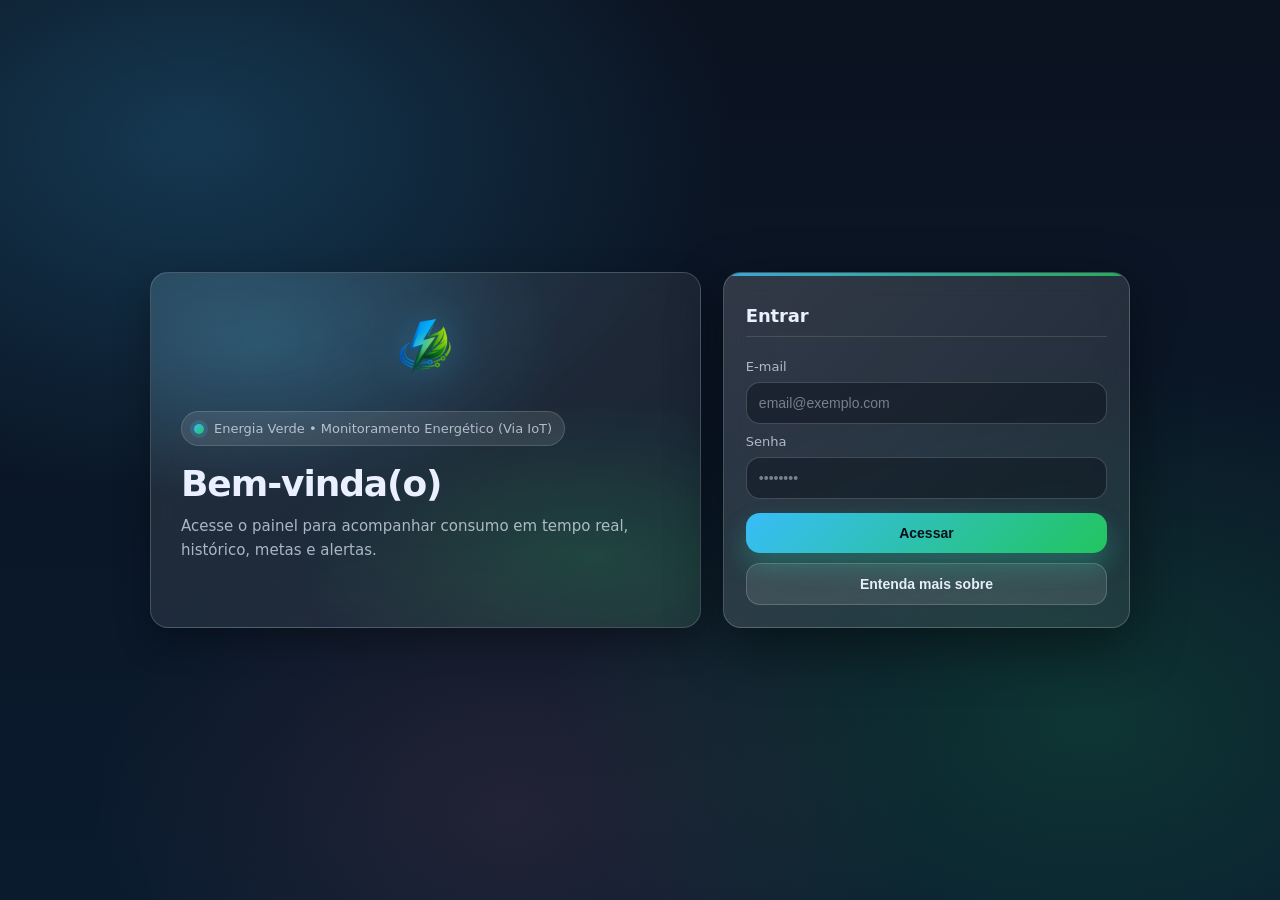
==== Energia Verde IOT/index.html @ a4b5d0dd "Rename login.html to index.html" ====
<!doctype html>
<html lang="pt-BR">
<head>
  <meta charset="utf-8" />
  <meta name="viewport" content="width=device-width, initial-scale=1" />
  <link rel="icon" type="image/png" sizes="32x32" href="EnergiaVerdeLogo.png">
  <title>Energia Verde • Login</title>

  <link rel="stylesheet" href="login.css" />
</head>

<body>
  <main class="wrap">
    <section class="brand">
        <div class="logo-container">
            <img src="EnergiaVerdeLogo.png" alt="Energia Verde Logo" class="logo-img">
        </div>
      <div class="badge">
        <span class="dot"></span>
        Energia Verde • Monitoramento Energético (Via IoT)
      </div>

      <h1>Bem-vinda(o)</h1>

      <p>
        Acesse o painel para acompanhar consumo em tempo real,
        histórico, metas e alertas.
      </p>

    </section>

    <section class="card">
      <h2>Entrar</h2>

      <div id="errorBox" class="error"></div>

      <form id="loginForm">
        <div class="field">
          <label for="email">E-mail</label>
          <input id="email" type="email" placeholder="email@exemplo.com" />
        </div>

        <div class="field">
          <label for="password">Senha</label>
          <input id="password" type="password" placeholder="••••••••" />
        </div>
        </div>

        <div class="actions">
          <button class="btn-primary" type="submit">
            Acessar
          </button>

          <button class="btn-ghost" type="button" id="btnSobre">
            Entenda mais sobre
          </button>
        </div>
      </form>
    </section>
  </main>

  <script src="login.js"></script>
</body>
</html>
---- Energia Verde IOT/login.css ----
/* css/login.css (refinado) */
:root{
  /* Base */
  --bg-1: #0b1220;
  --bg-2: #0a1b2e;

  --card: rgba(255,255,255,0.10);
  --card-strong: rgba(255,255,255,0.14);
  --border: rgba(255,255,255,0.16);

  --text: #eaf0ff;
  --muted: rgba(234,240,255,0.70);

  --accent: #38bdf8;   /* azul */
  --accent-2: #22c55e; /* verde */
  --danger: #fb7185;

  --shadow: 0 18px 55px rgba(0,0,0,.45);
  --shadow-soft: 0 14px 35px rgba(0,0,0,.32);
  --radius: 18px;

  --focus: 0 0 0 4px rgba(56,189,248,.22);

  font-family: ui-sans-serif, system-ui, -apple-system, Segoe UI, Roboto, Helvetica, Arial;
}

*{ box-sizing: border-box; }

body{
  margin: 0;
  min-height: 100vh;
  color: var(--text);

  background:
    radial-gradient(900px 600px at 15% 15%, rgba(56,189,248,.22), transparent 60%),
    radial-gradient(900px 600px at 85% 80%, rgba(34,197,94,.16), transparent 60%),
    radial-gradient(700px 500px at 40% 90%, rgba(251,113,133,.10), transparent 60%),
    linear-gradient(180deg, var(--bg-1), var(--bg-2));

  display: grid;
  place-items: center;
  padding: 26px;
}

/* Uma textura sutil (profissional) */
body::before{
  content:"";
  position: fixed;
  inset: 0;
  pointer-events: none;
  background:
    radial-gradient(1px 1px at 20% 30%, rgba(255,255,255,.08), transparent 50%),
    radial-gradient(1px 1px at 70% 60%, rgba(255,255,255,.07), transparent 50%),
    radial-gradient(1px 1px at 40% 80%, rgba(255,255,255,.06), transparent 50%);
  opacity: .55;
}

.wrap{
  width: min(980px, 100%);
  display: grid;
  grid-template-columns: 1.15fr 0.85fr;
  gap: 22px;
  align-items: stretch;
  position: relative;
}

/* Painel esquerdo */
.brand{
  padding: 30px;
  border-radius: var(--radius);

  background:
    linear-gradient(135deg, rgba(255,255,255,0.10), rgba(255,255,255,0.06)),
    radial-gradient(500px 260px at 20% 20%, rgba(56,189,248,.22), transparent 60%),
    radial-gradient(500px 260px at 80% 80%, rgba(34,197,94,.18), transparent 60%);

  border: 1px solid var(--border);
  box-shadow: var(--shadow-soft);
  backdrop-filter: blur(12px);
  position: relative;
  overflow: hidden;
  transform: translateZ(0);
}

/* “Borda premium” (highlight sutil) */
.brand::before{
  content:"";
  position: absolute;
  inset: -1px;
  border-radius: inherit;
  padding: 1px;
  background: linear-gradient(135deg, rgba(56,189,248,.38), rgba(34,197,94,.26), rgba(255,255,255,.12));
  -webkit-mask:
    linear-gradient(#000 0 0) content-box,
    linear-gradient(#000 0 0);
  -webkit-mask-composite: xor;
  mask-composite: exclude;
  opacity: .55;
  pointer-events: none;
}

.badge{
  display: inline-flex;
  align-items: center;
  gap: 10px;
  padding: 9px 12px;
  border-radius: 999px;

  background: rgba(255,255,255,0.10);
  border: 1px solid rgba(255,255,255,0.14);

  font-size: 13px;
  color: var(--muted);
}

.dot{
  width: 10px;
  height: 10px;
  border-radius: 50%;
  background: linear-gradient(135deg, var(--accent), var(--accent-2));
  box-shadow: 0 0 0 4px rgba(56,189,248,.18);
}

.brand h1{
  margin: 18px 0 10px;
  font-size: 36px;
  line-height: 1.1;
  letter-spacing: -0.03em;
}

.brand p{
  margin: 0;
  color: var(--muted);
  line-height: 1.65;
  max-width: 55ch;
  font-size: 15px;
}

.brand ul{
  margin: 16px 0 0;
  padding-left: 18px;
  color: var(--muted);
  line-height: 1.8;
  font-size: 14px;
}

/* Card login */
.card{
  padding: 22px;
  border-radius: var(--radius);

  background: linear-gradient(135deg, rgba(255,255,255,0.16), rgba(255,255,255,0.08));
  border: 1px solid rgba(255,255,255,0.18);

  box-shadow: var(--shadow);
  backdrop-filter: blur(14px);

  display: grid;
  align-content: start;
  gap: 12px;

  position: relative;
  overflow: hidden;
  transform: translateZ(0);
}

/* Destaque sutil no topo do card */
.card::before{
  content:"";
  position: absolute;
  left: 0;
  right: 0;
  top: 0;
  height: 3px;
  background: linear-gradient(90deg, var(--accent), var(--accent-2));
  opacity: .85;
}

/* hover elegante no card (fica “SaaS”) */
.card:hover{
  box-shadow: 0 22px 65px rgba(0,0,0,.52);
}

.card h2{
  margin: 10px 0 0;
  font-size: 18px;
  letter-spacing: -0.01em;
}

/* divisória discreta */
.card h2::after{
  content:"";
  display:block;
  margin-top: 10px;
  height: 1px;
  background: rgba(255,255,255,0.12);
}

.muted{
  margin: 0;
  color: var(--muted);
  font-size: 14px;
}

.field{
  display: grid;
  gap: 8px;
  margin-top: 10px;
}

label{
  font-size: 13px;
  color: var(--muted);
}

input, select{
  width: 100%;
  padding: 12px 12px;
  border-radius: 14px;

  border: 1px solid rgba(255,255,255,0.18);
  background: rgba(8, 14, 25, 0.45);
  color: var(--text);

  outline: none;
  font-size: 14px;

  transition: border-color .2s ease, box-shadow .2s ease, transform .06s ease, background .2s ease;
}

input::placeholder{ color: rgba(234,240,255,0.45); }

input:focus, select:focus{
  border-color: rgba(56,189,248,.55);
  box-shadow: var(--focus);
  background: rgba(8, 14, 25, 0.58);
}

/* hover suave nos inputs (profissional) */
input:hover, select:hover{
  border-color: rgba(255,255,255,0.26);
}

/* melhorar dropdown visual */
select{
  appearance: none;
  background-image:
    linear-gradient(45deg, transparent 50%, rgba(234,240,255,0.75) 50%),
    linear-gradient(135deg, rgba(234,240,255,0.75) 50%, transparent 50%);
  background-position:
    calc(100% - 18px) 52%,
    calc(100% - 13px) 52%;
  background-size: 6px 6px, 6px 6px;
  background-repeat: no-repeat;
  padding-right: 36px;
}

.row{
  display: grid;
  grid-template-columns: 1fr 1fr;
  gap: 10px;
}

.actions{
  display: grid;
  gap: 10px;
  margin-top: 14px;
}

button{
  border: 0;
  border-radius: 14px;
  padding: 12px 14px;
  font-weight: 800;
  cursor: pointer;
  font-size: 14px;

  transition: transform .08s ease, filter .2s ease, box-shadow .2s ease, background .2s ease;
}

.btn-primary{
  color: #06101a;
  background: linear-gradient(135deg, var(--accent), var(--accent-2));
  box-shadow: 0 14px 28px rgba(34,197,94,.18), 0 12px 26px rgba(56,189,248,.18);
  position: relative;
  overflow: hidden;
}

/* brilho leve ao passar o mouse */
.btn-primary::after{
  content:"";
  position: absolute;
  top: -30%;
  left: -40%;
  width: 60%;
  height: 160%;
  background: linear-gradient(90deg, transparent, rgba(255,255,255,.28), transparent);
  transform: rotate(18deg);
  opacity: 0;
  transition: opacity .2s ease, transform .4s ease;
}

.btn-primary:hover{
  filter: brightness(1.03);
  box-shadow: 0 18px 34px rgba(34,197,94,.20), 0 16px 32px rgba(56,189,248,.20);
}

.btn-primary:hover::after{
  opacity: .9;
  transform: translateX(140%) rotate(18deg);
}

.btn-primary:active{ transform: translateY(1px); }

.btn-ghost{
  background: rgba(255,255,255,0.10);
  border: 1px solid rgba(255,255,255,0.18);
  color: var(--text);
}

.btn-ghost:hover{
  background: rgba(255,255,255,0.13);
  border-color: rgba(255,255,255,0.24);
}
.btn-ghost:active{ transform: translateY(1px); }

.error{
  display: none;
  padding: 10px 12px;
  border-radius: 14px;
  background: rgba(251,113,133,0.14);
  border: 1px solid rgba(251,113,133,0.25);
  color: #ffd1da;
  font-size: 13px;
  line-height: 1.4;
}

/* Melhor responsividade */
@media (max-width: 900px){
  .wrap{
    grid-template-columns: 1fr;
  }
  .brand{
    order: 2;
  }
  .brand h1{
    font-size: 30px;
  }
}

@media (max-width: 420px){
  .row{
    grid-template-columns: 1fr;
  }
}

/* Respeita acessibilidade (evita animações se a pessoa pediu) */
@media (prefers-reduced-motion: reduce){
  *{
    transition: none !important;
    animation: none !important;
  }
}

.logo-container{
  display: flex;
  justify-content: center;
  margin-bottom: 18px;
}

.logo-img{
  width: 90px;
  height: auto;
  filter: drop-shadow(0 0 18px rgba(56,189,248,.35));
  transition: transform .25s ease, filter .25s ease;
}

.logo-img:hover{
  transform: scale(1.05);
  filter: drop-shadow(0 0 24px rgba(34,197,94,.45));
}
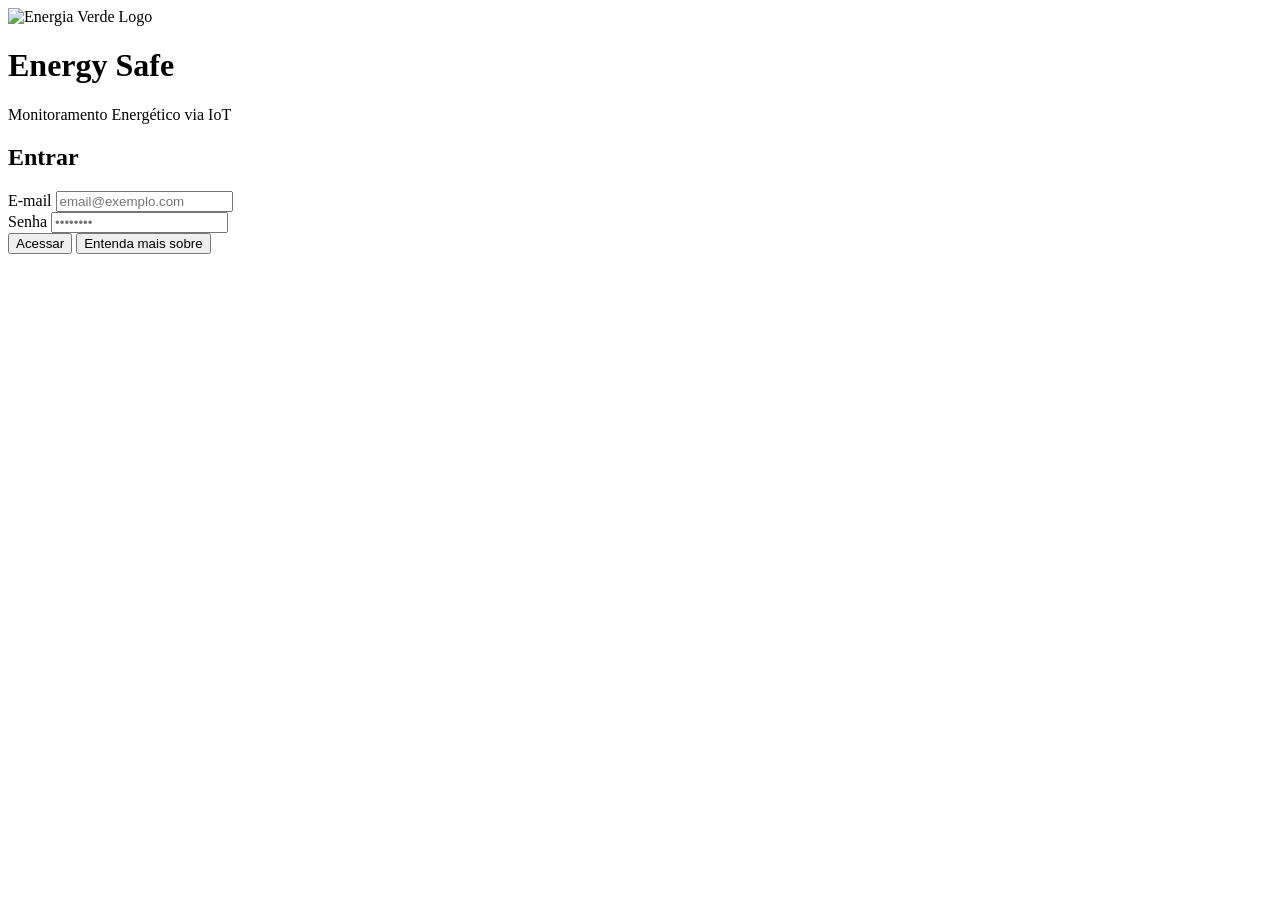
==== commit e99e59b1: "Refactor index.html with updated paths and layout Updated file paths and structure for the login pag" ====
--- a/Energia Verde IOT/index.html
+++ b/Energia Verde IOT/index.html
@@ -3,31 +3,19 @@
 <head>
   <meta charset="utf-8" />
   <meta name="viewport" content="width=device-width, initial-scale=1" />
-  <link rel="icon" type="image/png" sizes="32x32" href="EnergiaVerdeLogo.png">
+  <link rel="icon" type="image/png" sizes="32x32" href="Energia Verde IOT/EnergiaVerdeLogo.png">
   <title>Energia Verde • Login</title>
 
-  <link rel="stylesheet" href="login.css" />
+  <link rel="stylesheet" href="Energia Verde IOT/login.css" />
 </head>
 
 <body>
-  <main class="wrap">
-    <section class="brand">
-        <div class="logo-container">
-            <img src="EnergiaVerdeLogo.png" alt="Energia Verde Logo" class="logo-img">
-        </div>
-      <div class="badge">
-        <span class="dot"></span>
-        Energia Verde • Monitoramento Energético (Via IoT)
-      </div>
-
-      <h1>Bem-vinda(o)</h1>
-
-      <p>
-        Acesse o painel para acompanhar consumo em tempo real,
-        histórico, metas e alertas.
-      </p>
-
-    </section>
+  <main class="login-page">
+    <div class="logo-container">
+      <img src="Energia Verde IOT/EnergiaVerdeLogo.png" alt="Energia Verde Logo" class="logo-img">
+      <h1 class="logo-title">Energy Safe</h1>
+      <p class="logo-subtitle">Monitoramento Energético via IoT</p>
+    </div>
 
     <section class="card">
       <h2>Entrar</h2>
@@ -44,7 +32,6 @@
           <label for="password">Senha</label>
           <input id="password" type="password" placeholder="••••••••" />
         </div>
-        </div>
 
         <div class="actions">
           <button class="btn-primary" type="submit">
@@ -59,6 +46,6 @@
     </section>
   </main>
 
-  <script src="login.js"></script>
+  <script src="Energia Verde IOT/login.js"></script>
 </body>
 </html>
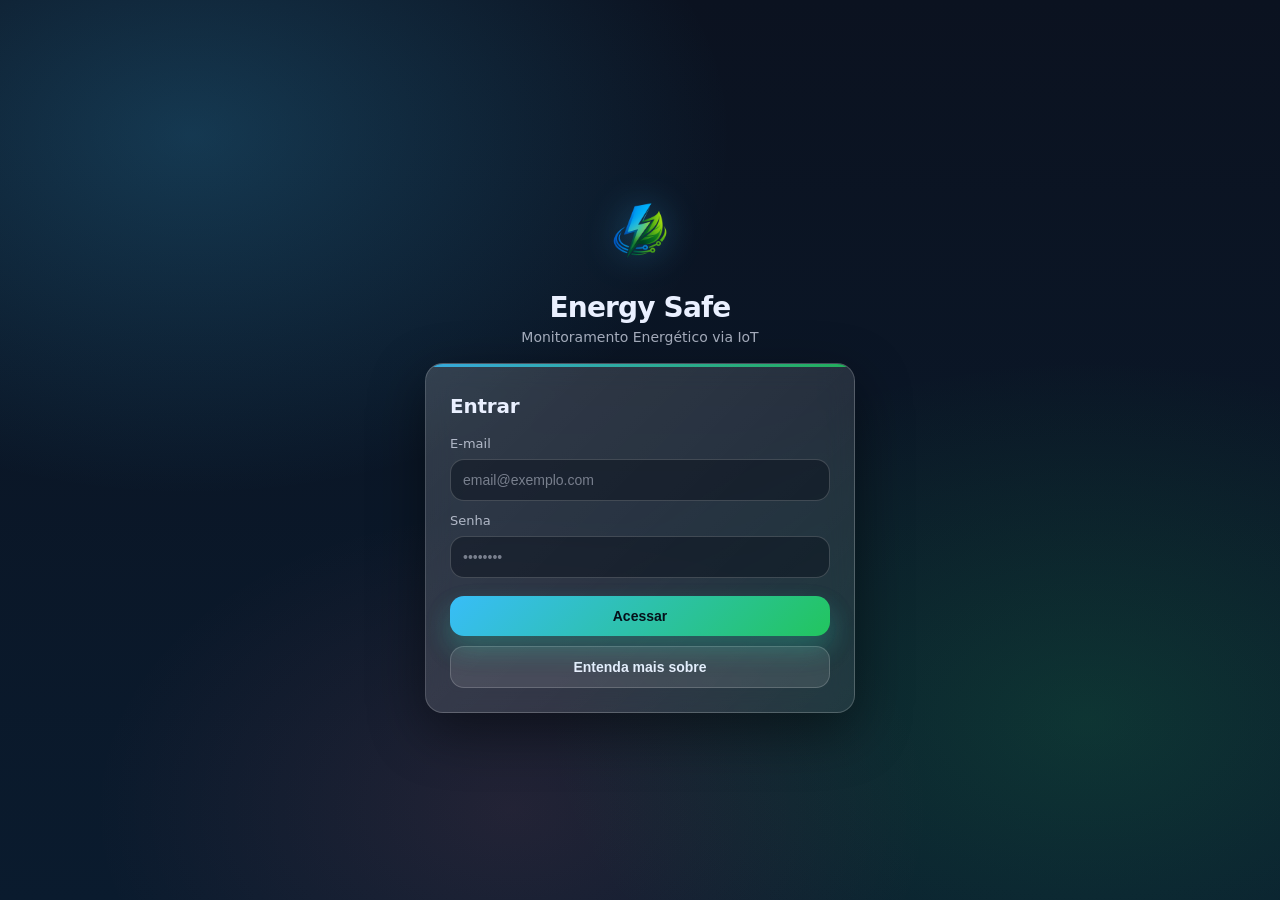
==== commit 9d9b591a: "Refactor index.html to simplify paths and structure" ====
--- a/Energia Verde IOT/index.html
+++ b/Energia Verde IOT/index.html
@@ -3,16 +3,16 @@
 <head>
   <meta charset="utf-8" />
   <meta name="viewport" content="width=device-width, initial-scale=1" />
-  <link rel="icon" type="image/png" sizes="32x32" href="Energia Verde IOT/EnergiaVerdeLogo.png">
+  <link rel="icon" type="image/png" sizes="32x32" href="EnergiaVerdeLogo.png">
   <title>Energia Verde • Login</title>
 
-  <link rel="stylesheet" href="Energia Verde IOT/login.css" />
+  <link rel="stylesheet" href="login.css" />
 </head>
 
 <body>
   <main class="login-page">
     <div class="logo-container">
-      <img src="Energia Verde IOT/EnergiaVerdeLogo.png" alt="Energia Verde Logo" class="logo-img">
+      <img src="EnergiaVerdeLogo.png" alt="Energia Verde Logo" class="logo-img">
       <h1 class="logo-title">Energy Safe</h1>
       <p class="logo-subtitle">Monitoramento Energético via IoT</p>
     </div>
@@ -46,6 +46,6 @@
     </section>
   </main>
 
-  <script src="Energia Verde IOT/login.js"></script>
+  <script src="login.js"></script>
 </body>
 </html>
--- a/Energia Verde IOT/login.css
+++ b/Energia Verde IOT/login.css
@@ -0,0 +1,256 @@
+:root{
+  --bg-1: #0b1220;
+  --bg-2: #0a1b2e;
+
+  --text: #eaf0ff;
+  --muted: rgba(234,240,255,0.70);
+
+  --accent: #38bdf8;
+  --accent-2: #22c55e;
+  --danger: #fb7185;
+
+  --shadow: 0 18px 55px rgba(0,0,0,.45);
+  --radius: 18px;
+  --focus: 0 0 0 4px rgba(56,189,248,.22);
+
+  font-family: ui-sans-serif, system-ui, -apple-system, Segoe UI, Roboto, Helvetica, Arial;
+}
+
+*{
+  box-sizing: border-box;
+}
+
+body{
+  margin: 0;
+  min-height: 100vh;
+  color: var(--text);
+  background:
+    radial-gradient(900px 600px at 15% 15%, rgba(56,189,248,.22), transparent 60%),
+    radial-gradient(900px 600px at 85% 80%, rgba(34,197,94,.16), transparent 60%),
+    radial-gradient(700px 500px at 40% 90%, rgba(251,113,133,.10), transparent 60%),
+    linear-gradient(180deg, var(--bg-1), var(--bg-2));
+  display: grid;
+  place-items: center;
+  padding: 24px;
+}
+
+/* textura sutil */
+body::before{
+  content:"";
+  position: fixed;
+  inset: 0;
+  pointer-events: none;
+  background:
+    radial-gradient(1px 1px at 20% 30%, rgba(255,255,255,.08), transparent 50%),
+    radial-gradient(1px 1px at 70% 60%, rgba(255,255,255,.07), transparent 50%),
+    radial-gradient(1px 1px at 40% 80%, rgba(255,255,255,.06), transparent 50%);
+  opacity: .55;
+}
+
+.login-page{
+  width: 100%;
+  max-width: 430px;
+  display: flex;
+  flex-direction: column;
+  align-items: center;
+  gap: 18px;
+}
+
+/* logo no topo */
+.logo-container{
+  display: flex;
+  flex-direction: column;
+  align-items: center;
+  text-align: center;
+}
+
+.logo-img{
+  width: 92px;
+  height: auto;
+  filter: drop-shadow(0 0 18px rgba(56,189,248,.35));
+  transition: transform .25s ease, filter .25s ease;
+}
+
+.logo-img:hover{
+  transform: scale(1.05);
+  filter: drop-shadow(0 0 24px rgba(34,197,94,.45));
+}
+
+.logo-title{
+  margin: 14px 0 6px;
+  font-size: 28px;
+  line-height: 1.1;
+  letter-spacing: -0.03em;
+}
+
+.logo-subtitle{
+  margin: 0;
+  color: var(--muted);
+  font-size: 14px;
+}
+
+/* card */
+.card{
+  width: 100%;
+  padding: 24px;
+  border-radius: var(--radius);
+  background: linear-gradient(135deg, rgba(255,255,255,0.16), rgba(255,255,255,0.08));
+  border: 1px solid rgba(255,255,255,0.18);
+  box-shadow: var(--shadow);
+  backdrop-filter: blur(14px);
+  position: relative;
+  overflow: hidden;
+}
+
+.card::before{
+  content:"";
+  position: absolute;
+  left: 0;
+  right: 0;
+  top: 0;
+  height: 3px;
+  background: linear-gradient(90deg, var(--accent), var(--accent-2));
+  opacity: .85;
+}
+
+.card h2{
+  margin: 6px 0 18px;
+  font-size: 20px;
+  letter-spacing: -0.01em;
+}
+
+.field{
+  display: grid;
+  gap: 8px;
+  margin-top: 12px;
+}
+
+label{
+  font-size: 13px;
+  color: var(--muted);
+}
+
+input{
+  width: 100%;
+  padding: 12px;
+  border-radius: 14px;
+  border: 1px solid rgba(255,255,255,0.18);
+  background: rgba(8, 14, 25, 0.45);
+  color: var(--text);
+  outline: none;
+  font-size: 14px;
+  transition: border-color .2s ease, box-shadow .2s ease, background .2s ease;
+}
+
+input::placeholder{
+  color: rgba(234,240,255,0.45);
+}
+
+input:focus{
+  border-color: rgba(56,189,248,.55);
+  box-shadow: var(--focus);
+  background: rgba(8, 14, 25, 0.58);
+}
+
+input:hover{
+  border-color: rgba(255,255,255,0.26);
+}
+
+.actions{
+  display: grid;
+  gap: 10px;
+  margin-top: 18px;
+}
+
+button{
+  border: 0;
+  border-radius: 14px;
+  padding: 12px 14px;
+  font-weight: 800;
+  cursor: pointer;
+  font-size: 14px;
+  transition: transform .08s ease, filter .2s ease, box-shadow .2s ease, background .2s ease;
+}
+
+.btn-primary{
+  color: #06101a;
+  background: linear-gradient(135deg, var(--accent), var(--accent-2));
+  box-shadow: 0 14px 28px rgba(34,197,94,.18), 0 12px 26px rgba(56,189,248,.18);
+  position: relative;
+  overflow: hidden;
+}
+
+.btn-primary::after{
+  content:"";
+  position: absolute;
+  top: -30%;
+  left: -40%;
+  width: 60%;
+  height: 160%;
+  background: linear-gradient(90deg, transparent, rgba(255,255,255,.28), transparent);
+  transform: rotate(18deg);
+  opacity: 0;
+  transition: opacity .2s ease, transform .4s ease;
+}
+
+.btn-primary:hover{
+  filter: brightness(1.03);
+  box-shadow: 0 18px 34px rgba(34,197,94,.20), 0 16px 32px rgba(56,189,248,.20);
+}
+
+.btn-primary:hover::after{
+  opacity: .9;
+  transform: translateX(140%) rotate(18deg);
+}
+
+.btn-primary:active{
+  transform: translateY(1px);
+}
+
+.btn-ghost{
+  background: rgba(255,255,255,0.10);
+  border: 1px solid rgba(255,255,255,0.18);
+  color: var(--text);
+}
+
+.btn-ghost:hover{
+  background: rgba(255,255,255,0.13);
+  border-color: rgba(255,255,255,0.24);
+}
+
+.btn-ghost:active{
+  transform: translateY(1px);
+}
+
+.error{
+  display: none;
+  padding: 10px 12px;
+  border-radius: 14px;
+  background: rgba(251,113,133,0.14);
+  border: 1px solid rgba(251,113,133,0.25);
+  color: #ffd1da;
+  font-size: 13px;
+  line-height: 1.4;
+  margin-bottom: 10px;
+}
+
+@media (max-width: 480px){
+  body{
+    padding: 18px;
+  }
+
+  .logo-title{
+    font-size: 24px;
+  }
+
+  .card{
+    padding: 20px;
+  }
+}
+
+@media (prefers-reduced-motion: reduce){
+  *{
+    transition: none !important;
+    animation: none !important;
+  }
+}
